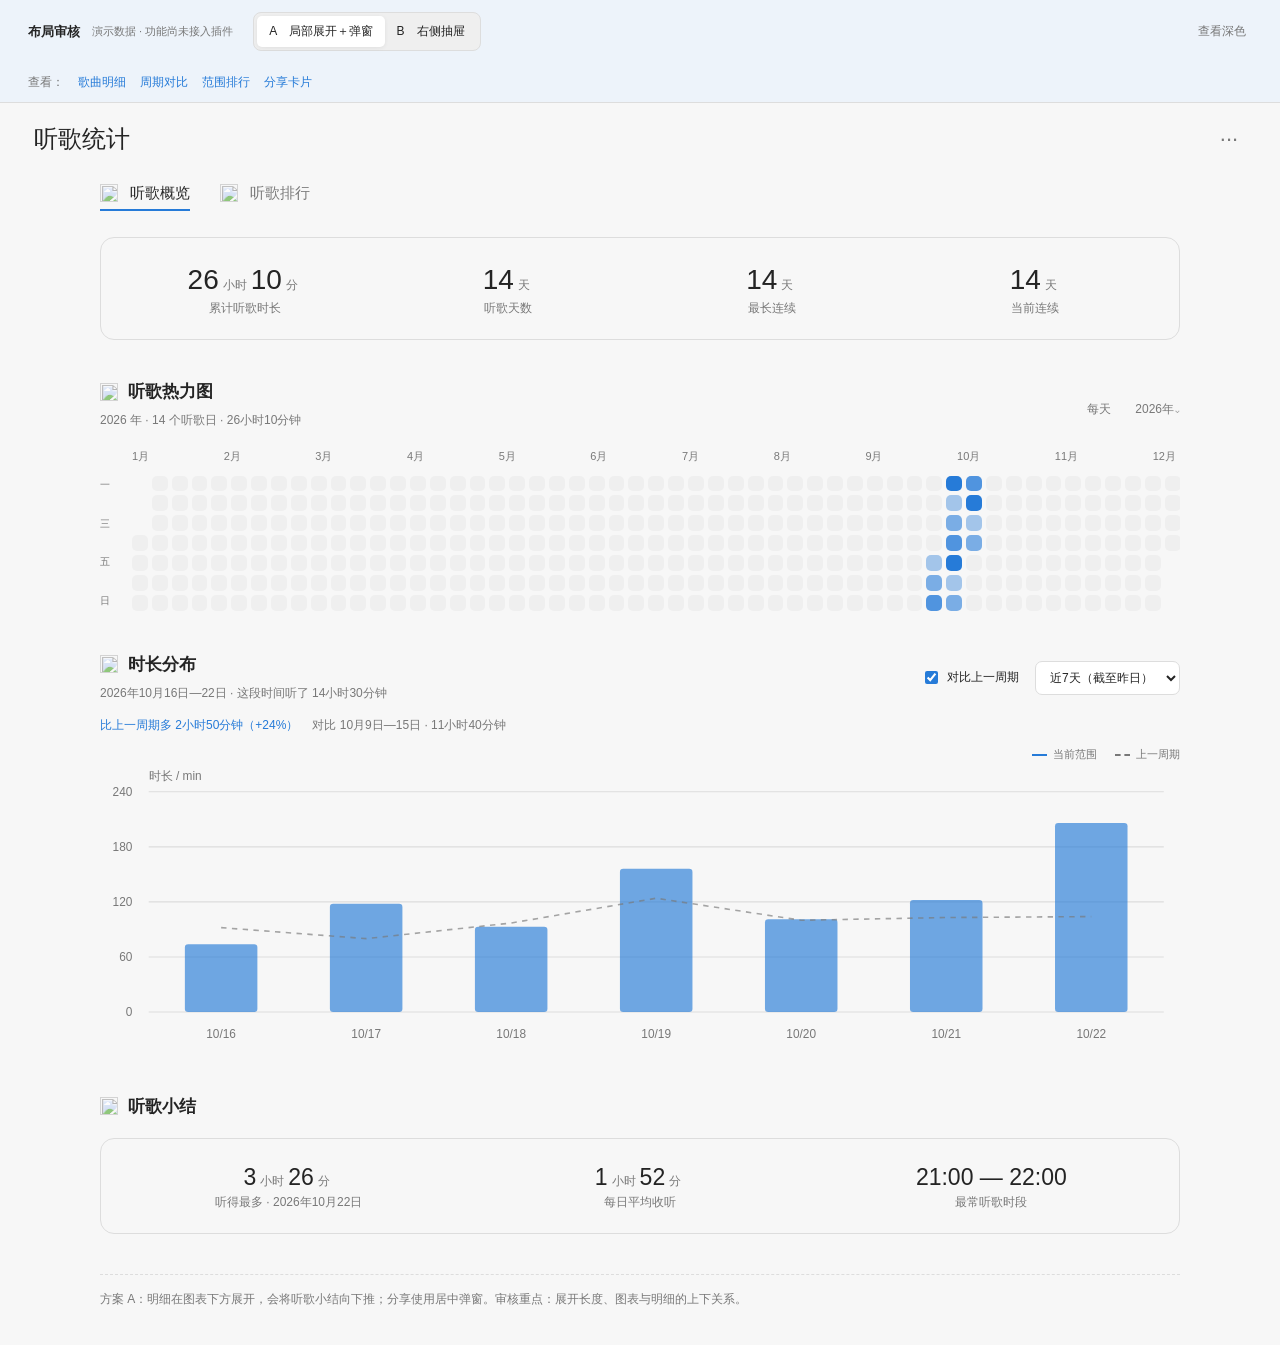
==== preview/features/index.html @ 4962688c "Add interactive layout previews for listening stats features" ====
<!doctype html>
<html lang="zh-CN">
<head>
  <meta charset="utf-8"><meta name="viewport" content="width=device-width, initial-scale=1">
  <title>听歌统计 · 新功能布局审核</title>
  <link rel="stylesheet" href="styles.css">
  <script src="app.js" defer></script>
</head>
<body>
  <header class="review-bar">
    <div class="review-title"><strong>布局审核</strong><span>演示数据 · 功能尚未接入插件</span></div>
    <div class="variant-switch" role="group" aria-label="布局方案">
      <button data-variant="a" aria-pressed="true">A　局部展开＋弹窗</button>
      <button data-variant="b" aria-pressed="false">B　右侧抽屉</button>
    </div>
    <button id="theme" class="quiet">查看深色</button>
    <nav class="review-shortcuts" aria-label="审核内容"><span>查看：</span><button data-review="detail">歌曲明细</button><button data-review="compare">周期对比</button><button data-review="ranking">范围排行</button><button data-review="share">分享卡片</button></nav>
  </header>
  <div class="workspace" id="workspace">
    <header class="titlebar"><h1>听歌统计</h1><div class="menu-anchor"><button id="more" class="icon-button" aria-label="更多操作" aria-expanded="false">···</button><div id="more-menu" class="menu" hidden><button id="share-menu">分享统计卡片</button></div></div></header>
    <main class="page">
      <nav class="page-nav" aria-label="统计页面"><button data-page="overview" class="active" aria-current="page"><img src="../assets/icons/dashboard.svg" alt="">听歌概览</button><button data-page="ranking"><img src="../assets/icons/leaderboard.svg" alt="">听歌排行</button></nav>
      <div id="overview">
        <section class="summary" aria-label="累计统计"><div><p>26<small>小时</small>10<small>分</small></p><span>累计听歌时长</span></div><div><p>14<small>天</small></p><span>听歌天数</span></div><div><p>14<small>天</small></p><span>最长连续</span></div><div><p>14<small>天</small></p><span>当前连续</span></div></section>
        <section class="heat-section"><div class="section-head"><div><h2><img src="../assets/icons/calendar_month.svg" alt="">听歌热力图</h2><p class="muted">2026 年 · 14 个听歌日 · 26小时10分钟</p></div><span class="muted">每天　　2026年⌄</span></div><div class="heat-scroll"><div class="months" aria-hidden="true"></div><div class="heat-layout"><div class="weekdays" aria-hidden="true"><span>一</span><span></span><span>三</span><span></span><span>五</span><span></span><span>日</span></div><div id="heatmap" aria-label="年度热力图示意"></div></div></div></section>
        <section id="distribution" class="distribution"><div class="section-head wrap"><div><h2><img src="../assets/icons/show_chart.svg" alt="">时长分布</h2><p class="muted" id="range-total"></p></div><div class="controls"><label class="switch-label"><input type="checkbox" id="compare" checked>对比上一周期</label><select id="range" aria-label="日期范围"><option value="week">近7天（截至昨日）</option><option value="day">2026年10月20日</option></select></div></div><div class="comparison" id="comparison"><span id="comparison-change"></span><span class="muted" id="comparison-period"></span></div><div class="legend"><span><i class="current"></i>当前范围</span><span id="previous-key"><i class="previous"></i>上一周期</span></div><div id="chart" class="chart"></div><div id="inline-detail" hidden></div></section>
        <section class="insights"><h2><img src="../assets/icons/lightbulb.svg" alt="">听歌小结</h2><div class="summary three"><div><p>3<small>小时</small>26<small>分</small></p><span>听得最多 · 2026年10月22日</span></div><div><p>1<small>小时</small>52<small>分</small></p><span>每日平均收听</span></div><div><p>21:00 — 22:00</p><span>最常听歌时段</span></div></div></section>
      </div>
      <section id="ranking" hidden><div class="section-head wrap"><div><h2 id="ranking-title">歌曲播放次数</h2><p class="muted" id="ranking-caption"></p></div><div class="controls"><select id="rank-mode" aria-label="榜单类型"><option value="song">标题</option><option value="artist">艺术家</option><option value="album">专辑</option></select><input id="search" class="search" placeholder="搜索" aria-label="搜索排行"></div></div><div class="rank-filters"><div class="segmented" role="group" aria-label="排行范围"><button data-scope="all" aria-pressed="true">全部时间</button><button data-scope="range" aria-pressed="false">当前范围</button></div><button id="edit-range" class="text-link"></button></div><div id="rank-table"></div><p class="muted footnote">每首歌独立累计 · 实际听满歌曲时长的 50% 计一次 · 本页为演示数据</p></section>
      <p class="review-note" id="variant-note"></p>
    </main>
  </div>
  <dialog id="panel" aria-labelledby="panel-title"><header class="panel-head"><div><h2 id="panel-title"></h2><p class="muted" id="panel-caption"></p></div><button id="close-panel" class="icon-button" aria-label="关闭面板">×</button></header><div id="panel-body"></div></dialog>
  <div id="status" class="sr-only" role="status" aria-live="polite"></div>
</body>
</html>
---- preview/features/styles.css ----
:root{color-scheme:light;--bg:#f7f7f7;--surface:#fff;--text:#242424;--muted:#787878;--line:#ddd;--subtle:#efefef;--hover:#e8e8e8;--blue:#267bd8;--soft:#dceafa;--review:#edf3fa;--shadow:0 12px 48px #0002;font-family:"Segoe UI","Microsoft YaHei",sans-serif}
body.dark{color-scheme:dark;--bg:#242425;--surface:#2d2d2f;--text:#ececec;--muted:#aaa;--line:#474749;--subtle:#333335;--hover:#3c3c3e;--blue:#6badf5;--soft:#314866;--review:#293441;--shadow:0 12px 48px #0006}
*{box-sizing:border-box}body{margin:0;background:var(--bg);color:var(--text);font-size:14px}button,input,select{font:inherit;color:inherit}button{cursor:pointer;border:0;background:none}button,input,select{outline-offset:3px}:focus-visible{outline:2px solid var(--blue)}[hidden]{display:none!important}h1,h2,p{margin:0}h1{font-size:24px;font-weight:500}h2{font-size:17px;font-weight:600;display:flex;align-items:center;gap:10px}h2 img,.page-nav img{width:18px;height:18px;opacity:.65}body.dark img:not(.cover){filter:invert(1)}.muted{font-size:12px;color:var(--muted);line-height:1.7}.section-head .muted,.panel-head .muted{margin-top:7px}.review-bar{position:sticky;top:0;z-index:20;padding:12px 28px 8px;display:flex;align-items:center;gap:20px;flex-wrap:wrap;background:var(--review);border-bottom:1px solid var(--line)}.review-title{display:flex;align-items:center;gap:12px;font-size:13px}.review-title span{font-size:11px;color:var(--muted)}.variant-switch{display:flex;padding:3px;background:var(--subtle);border:1px solid var(--line);border-radius:8px}.variant-switch button{padding:7px 12px;border-radius:5px;font-size:12px}.variant-switch [aria-pressed=true]{background:var(--surface);box-shadow:0 1px 4px #0001}.quiet{font-size:12px;color:var(--muted);margin-left:auto}.review-shortcuts{flex-basis:100%;display:flex;gap:14px;align-items:center;font-size:12px;color:var(--muted)}.review-shortcuts button{font-size:12px;padding:3px 0;color:var(--blue)}.workspace{transition:margin-right .18s}.titlebar{height:72px;display:flex;align-items:center;justify-content:space-between;padding:0 34px}.icon-button{width:34px;height:34px;border-radius:7px;font-size:22px;color:var(--muted)}button:hover:not([aria-pressed=true]){background:var(--hover)}.page-nav button:hover{background:transparent;color:var(--text)}.page{max-width:1080px;width:calc(100% - 112px);margin:0 auto;padding-bottom:34px}.page-nav{display:flex;margin:0 0 26px;gap:30px}.page-nav button{height:36px;display:flex;align-items:center;gap:12px;padding:0;position:relative;color:var(--muted);font-size:15px}.page-nav button.active{color:var(--text)}.page-nav button.active:after{content:"";position:absolute;bottom:0;height:2px;background:var(--blue);left:0;right:0}.summary{display:grid;grid-template-columns:repeat(4,1fr);border:1px solid var(--line);border-radius:14px;padding:22px 12px;margin-bottom:40px}.summary>div{text-align:center}.summary p{font-size:28px;line-height:1.4;font-variant-numeric:tabular-nums}.summary small{font-size:12px;color:var(--muted);margin:0 4px}.summary span{font-size:12px;color:var(--muted)}.summary.three{grid-template-columns:repeat(3,1fr);margin:20px 0}.three p{font-size:23px}.section-head{display:flex;justify-content:space-between;align-items:center;gap:18px;margin-bottom:18px}.controls{display:flex;align-items:center;gap:16px}.switch-label{display:flex;align-items:center;gap:6px;font-size:12px;white-space:nowrap}input[type=checkbox]{accent-color:var(--blue)}select,.search{height:34px;border:1px solid var(--line);border-radius:7px;background:var(--surface);padding:0 10px;font-size:12px}.heat-scroll{overflow-x:auto}.months{display:flex;justify-content:space-between;padding:0 4px 12px 32px;min-width:650px;color:var(--muted);font-size:11px}.heat-layout{display:grid;grid-template-columns:20px 1fr;gap:12px;min-width:650px}.weekdays{display:grid;grid-template-rows:repeat(7,1fr);color:var(--muted);font-size:10px;align-items:center}#heatmap{display:grid;grid-template-columns:repeat(53,1fr);grid-template-rows:repeat(7,1fr);grid-auto-flow:column;gap:4px}#heatmap i{aspect-ratio:1;border-radius:5px;background:var(--subtle)}#heatmap i.active{background:var(--blue)}.distribution{margin-top:42px;scroll-margin-top:116px}.comparison{display:flex;gap:14px;align-items:baseline;margin-top:-6px;margin-bottom:12px}.comparison>span:first-child{font-size:12px;color:var(--blue)}.legend{display:flex;gap:18px;font-size:11px;color:var(--muted);justify-content:flex-end;margin-bottom:6px}.legend span{display:flex;gap:6px;align-items:center}.legend i{width:15px;height:2px;background:var(--blue)}.legend i.previous{background:none;border-top:2px dashed var(--muted)}.chart svg{width:100%;height:auto;display:block;overflow:visible}.chart .grid{stroke:var(--line);stroke-width:1}.chart text{fill:var(--muted);font:11px "Segoe UI","Microsoft YaHei",sans-serif}.chart .bar{fill:var(--blue);opacity:.65}.chart .bar.selected,.chart .hit:hover .bar,.chart .hit:focus .bar{opacity:1}.chart .hit{cursor:pointer;outline:0}.chart .hit:focus .bar{stroke:var(--text);stroke-width:2}.chart .previous-line{stroke:var(--muted);stroke-width:1.5;stroke-dasharray:5 5;fill:none;opacity:.65;pointer-events:none}.chart .selection{fill:var(--soft);opacity:.55}.insights{margin-top:40px}.rank-filters{display:flex;align-items:center;gap:16px;margin:20px 0 24px;flex-wrap:wrap}.segmented{display:flex;gap:2px;background:var(--subtle);padding:3px;border-radius:7px}.segmented button{font-size:12px;padding:7px 12px;border-radius:5px}.segmented [aria-pressed=true]{background:var(--surface);box-shadow:0 1px 3px #0001}.text-link{font-size:12px;color:var(--blue);padding:5px 0}.search{width:150px}.table{width:100%;border-collapse:collapse;text-align:left;font-size:13px}.table th{font-size:11px;color:var(--muted);font-weight:400;padding:10px 8px}.table td{padding:10px 8px;height:64px}.table th:first-child,.table td:first-child{width:36px;text-align:center;color:var(--muted)}.table td:last-child,.table th:last-child{text-align:right}.table tbody tr:hover{background:var(--hover)}.track{display:flex;gap:12px;align-items:center;min-width:0}.track div{min-width:0}.cover{width:44px;height:44px;border-radius:5px;object-fit:cover;flex-shrink:0}.track strong{display:block;font-weight:400;overflow:hidden;text-overflow:ellipsis;white-space:nowrap;max-width:270px}.track small{display:block;color:var(--muted);margin-top:4px;font-size:11px}.footnote{margin-top:20px}.review-note{margin-top:40px;padding-top:14px;border-top:1px dashed var(--line);font-size:12px;line-height:1.8;color:var(--muted)}.menu-anchor{position:relative}.menu{position:absolute;right:0;top:38px;padding:5px;background:var(--surface);border:1px solid var(--line);border-radius:9px;box-shadow:var(--shadow);z-index:10;white-space:nowrap}.menu button{padding:9px 15px;border-radius:5px}.detail-box{margin-top:20px;border:1px solid var(--line);border-radius:12px;background:var(--surface);padding:22px}.detail-head{display:flex;align-items:flex-start;justify-content:space-between;gap:12px;margin-bottom:14px}.detail-head h3{font-size:15px;font-weight:500;margin:0 0 6px}.detail-stats{display:flex;gap:24px;font-size:12px;margin-bottom:14px}.detail-stats strong{font-size:19px;font-weight:500;margin-right:4px}.precision{font-size:10px;background:var(--subtle);border-radius:4px;color:var(--muted);padding:3px 5px;white-space:nowrap}.detail-foot{display:flex;justify-content:space-between;align-items:center;gap:14px;margin-top:16px}.panel-head{display:flex;justify-content:space-between;gap:18px;padding:22px 24px;border-bottom:1px solid var(--line)}dialog{color:var(--text);background:var(--surface);border:1px solid var(--line);padding:0;border-radius:14px;box-shadow:var(--shadow);max-height:calc(100vh - 50px);width:780px;max-width:calc(100vw - 36px)}dialog::backdrop{background:#0004;backdrop-filter:blur(2px)}#panel-body{padding:22px 24px;overflow:auto}dialog.drawer{position:fixed;inset:var(--review-height,95px) 0 0 auto;height:calc(100dvh - var(--review-height,95px));max-height:none;width:400px;max-width:100vw;margin:0;border-radius:0;border-width:0 0 0 1px;display:flex;flex-direction:column}dialog.drawer:not([open]){display:none}dialog.drawer #panel-body{flex:1;min-height:0}.drawer-open{margin-right:400px}.drawer-open .page{width:calc(100% - 56px)}.drawer .detail-box{padding:0;border:0;margin:0}.drawer .table .precision{display:inline-block;white-space:normal}.drawer .table th,.drawer .table td{padding:9px 3px}.drawer .cover{width:36px;height:36px}.drawer .track{gap:8px}.drawer .track strong{max-width:150px}.drawer .detail-foot{align-items:flex-start;flex-direction:column}.share-layout{display:grid;grid-template-columns:1fr 220px;gap:26px}.share-card{border:1px solid var(--line);border-radius:15px;padding:26px;background:#f7f9fc;color:#243247;min-height:410px}.share-card.card-dark{background:#1f2937;color:#e7edf6;border-color:#455161}.share-kicker{font-size:11px;letter-spacing:2px;opacity:.6}.share-date{font-size:12px;margin-top:9px;opacity:.65}.share-total{font-size:34px;margin:27px 0 3px;letter-spacing:-1px}.share-total small{font-size:14px;margin:0 3px;letter-spacing:0}.share-days{font-size:12px;opacity:.7}.share-chart{height:54px;display:flex;align-items:flex-end;gap:5px;margin:24px 0}.share-chart i{flex:1;background:#80b6ef;border-radius:3px 3px 0 0}.share-list-title{font-size:10px;letter-spacing:2px;opacity:.55;margin:22px 0 8px}.share-row{display:flex;justify-content:space-between;gap:14px;padding:7px 0;font-size:12px}.share-row small{opacity:.6}.share-brand{font-size:10px;opacity:.5;margin-top:22px}.share-options{display:flex;flex-direction:column;gap:18px;font-size:12px}.share-options fieldset{border:0;padding:0;margin:0;display:flex;flex-direction:column;gap:12px}.share-options legend{padding:0;margin-bottom:12px;font-size:13px}.share-options label{display:flex;gap:6px;align-items:center}.share-options .primary{background:var(--blue);color:var(--surface);border-radius:7px;padding:10px;margin-top:auto}.drawer .share-layout{grid-template-columns:1fr;gap:20px}.drawer .share-card{padding:23px;min-height:0}.drawer .share-options .primary{margin-top:0}.empty{padding:40px 10px;text-align:center;color:var(--muted)}.sr-only{position:absolute;width:1px;height:1px;overflow:hidden;clip:rect(0,0,0,0)}
@media(max-width:1000px){.review-bar{padding:10px 18px;gap:10px}.review-title span{display:none}.page{width:calc(100% - 64px)}.wrap{flex-wrap:wrap}.drawer-open{margin-right:0}.drawer-open .page{width:calc(100% - 64px)}dialog.drawer{width:420px;border-width:1px;inset:16px 16px 16px auto;height:calc(100dvh - 32px);border-radius:12px}.share-layout{grid-template-columns:1fr 190px}.rank-album{display:none}}
@media(max-width:640px){.review-bar{position:relative}.review-title{width:100%;justify-content:space-between}.variant-switch button{font-size:11px;padding:7px}.review-shortcuts{gap:10px}.titlebar{padding:0 20px;height:64px}.page,.drawer-open .page{width:calc(100% - 40px)}.summary{padding:16px 2px}.summary p{font-size:20px}.summary small{font-size:10px;margin:0 1px}.summary span{font-size:10px}.summary.three{grid-template-columns:1fr;gap:22px}.controls{gap:10px;flex-wrap:wrap}.comparison{flex-wrap:wrap;gap:4px}.comparison span{flex-basis:100%}.share-layout{grid-template-columns:1fr}.share-card{max-width:360px;width:100%;margin:auto}.share-options{gap:12px}.detail-box{padding:14px}.detail-box .precision{display:none}.track strong{max-width:140px}.detail-foot{flex-direction:column;align-items:flex-start}.table .cover{width:36px;height:36px}.table td,.table th{padding:8px 4px}.detail-stats{gap:14px}.review-note{margin-top:28px}.share-options fieldset{flex-direction:row;flex-wrap:wrap}.share-options legend{margin-bottom:8px}dialog.drawer{inset:10px;width:calc(100vw - 20px);height:calc(100dvh - 20px)}#panel-body{padding:18px}}
@media(prefers-reduced-motion:reduce){.workspace{transition:none}}
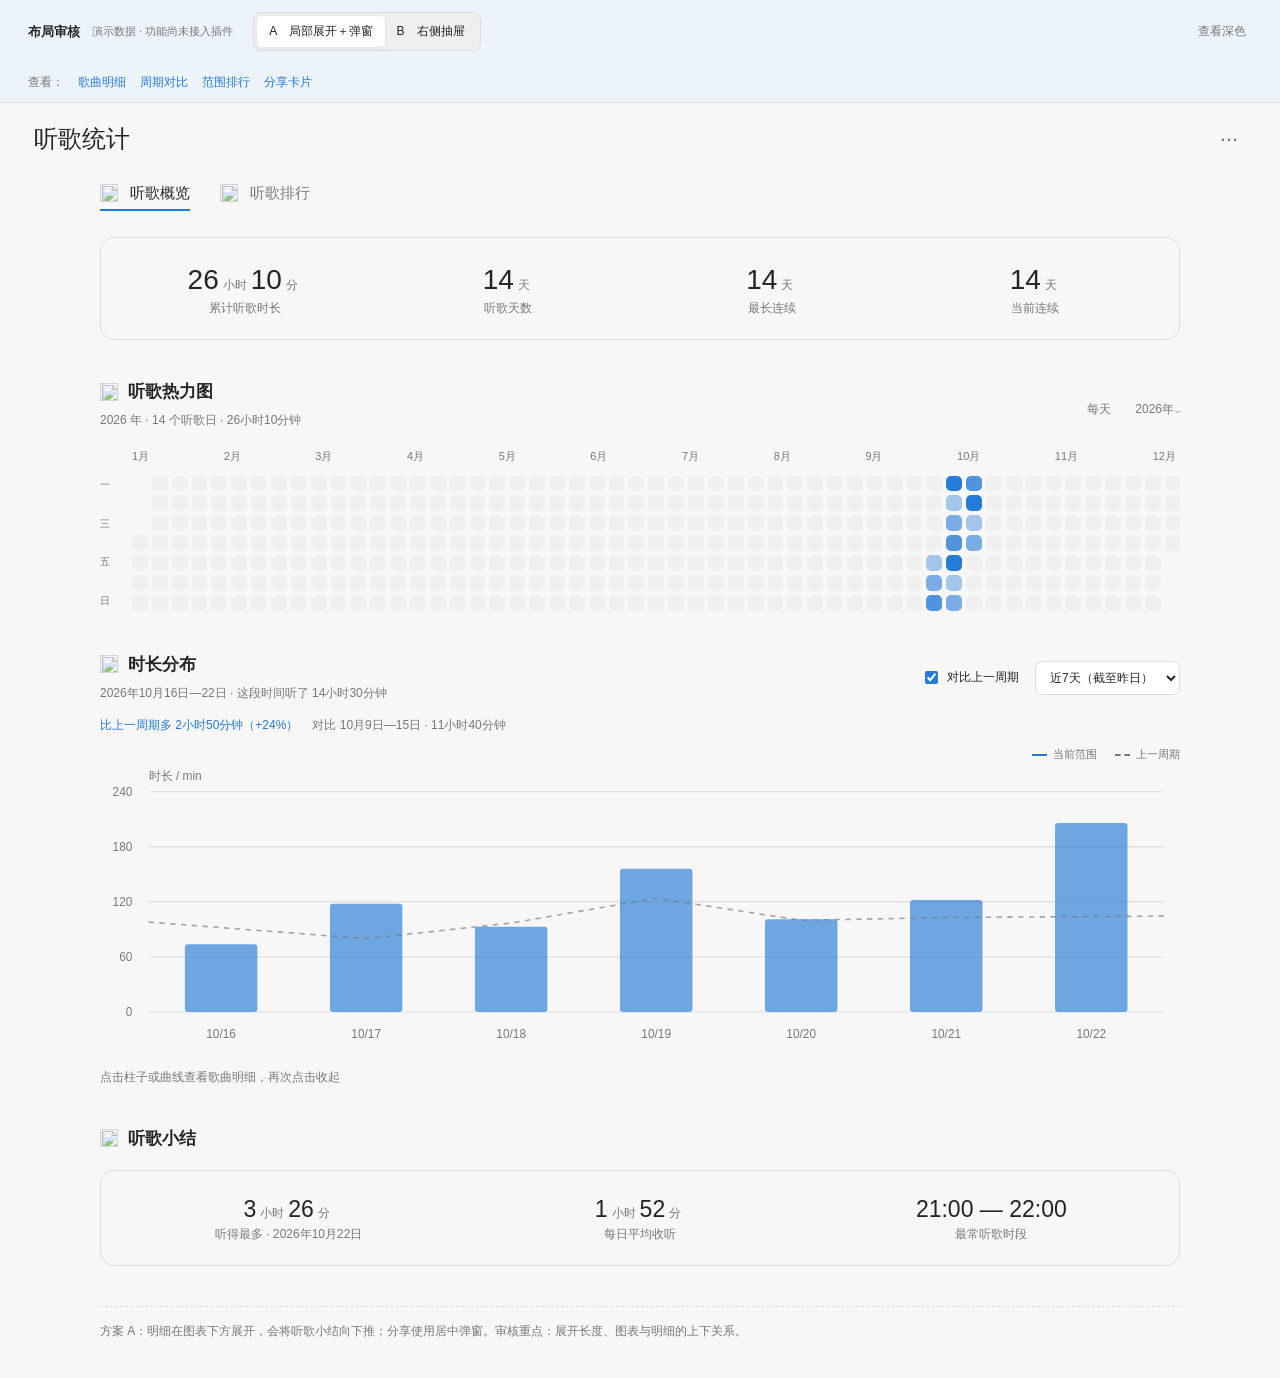
==== commit 89bf8361: "Add chart hint for expanding listening details" ====
--- a/preview/features/index.html
+++ b/preview/features/index.html
@@ -23,7 +23,7 @@
       <div id="overview">
         <section class="summary" aria-label="累计统计"><div><p>26<small>小时</small>10<small>分</small></p><span>累计听歌时长</span></div><div><p>14<small>天</small></p><span>听歌天数</span></div><div><p>14<small>天</small></p><span>最长连续</span></div><div><p>14<small>天</small></p><span>当前连续</span></div></section>
         <section class="heat-section"><div class="section-head"><div><h2><img src="../assets/icons/calendar_month.svg" alt="">听歌热力图</h2><p class="muted">2026 年 · 14 个听歌日 · 26小时10分钟</p></div><span class="muted">每天　　2026年⌄</span></div><div class="heat-scroll"><div class="months" aria-hidden="true"></div><div class="heat-layout"><div class="weekdays" aria-hidden="true"><span>一</span><span></span><span>三</span><span></span><span>五</span><span></span><span>日</span></div><div id="heatmap" aria-label="年度热力图示意"></div></div></div></section>
-        <section id="distribution" class="distribution"><div class="section-head wrap"><div><h2><img src="../assets/icons/show_chart.svg" alt="">时长分布</h2><p class="muted" id="range-total"></p></div><div class="controls"><label class="switch-label"><input type="checkbox" id="compare" checked>对比上一周期</label><select id="range" aria-label="日期范围"><option value="week">近7天（截至昨日）</option><option value="day">2026年10月20日</option></select></div></div><div class="comparison" id="comparison"><span id="comparison-change"></span><span class="muted" id="comparison-period"></span></div><div class="legend"><span><i class="current"></i>当前范围</span><span id="previous-key"><i class="previous"></i>上一周期</span></div><div id="chart" class="chart"></div><div id="inline-detail" hidden></div></section>
+        <section id="distribution" class="distribution"><div class="section-head wrap"><div><h2><img src="../assets/icons/show_chart.svg" alt="">时长分布</h2><p class="muted" id="range-total"></p></div><div class="controls"><label class="switch-label"><input type="checkbox" id="compare" checked>对比上一周期</label><select id="range" aria-label="日期范围"><option value="week">近7天（截至昨日）</option><option value="day">2026年10月20日</option></select></div></div><div class="comparison" id="comparison"><span id="comparison-change"></span><span class="muted" id="comparison-period"></span></div><div class="legend"><span><i class="current"></i>当前范围</span><span id="previous-key"><i class="previous"></i>上一周期</span></div><div id="chart" class="chart"></div><p class="muted" style="margin-top:12px">点击柱子或曲线查看歌曲明细，再次点击收起</p><div id="inline-detail" hidden></div></section>
         <section class="insights"><h2><img src="../assets/icons/lightbulb.svg" alt="">听歌小结</h2><div class="summary three"><div><p>3<small>小时</small>26<small>分</small></p><span>听得最多 · 2026年10月22日</span></div><div><p>1<small>小时</small>52<small>分</small></p><span>每日平均收听</span></div><div><p>21:00 — 22:00</p><span>最常听歌时段</span></div></div></section>
       </div>
       <section id="ranking" hidden><div class="section-head wrap"><div><h2 id="ranking-title">歌曲播放次数</h2><p class="muted" id="ranking-caption"></p></div><div class="controls"><select id="rank-mode" aria-label="榜单类型"><option value="song">标题</option><option value="artist">艺术家</option><option value="album">专辑</option></select><input id="search" class="search" placeholder="搜索" aria-label="搜索排行"></div></div><div class="rank-filters"><div class="segmented" role="group" aria-label="排行范围"><button data-scope="all" aria-pressed="true">全部时间</button><button data-scope="range" aria-pressed="false">当前范围</button></div><button id="edit-range" class="text-link"></button></div><div id="rank-table"></div><p class="muted footnote">每首歌独立累计 · 实际听满歌曲时长的 50% 计一次 · 本页为演示数据</p></section>
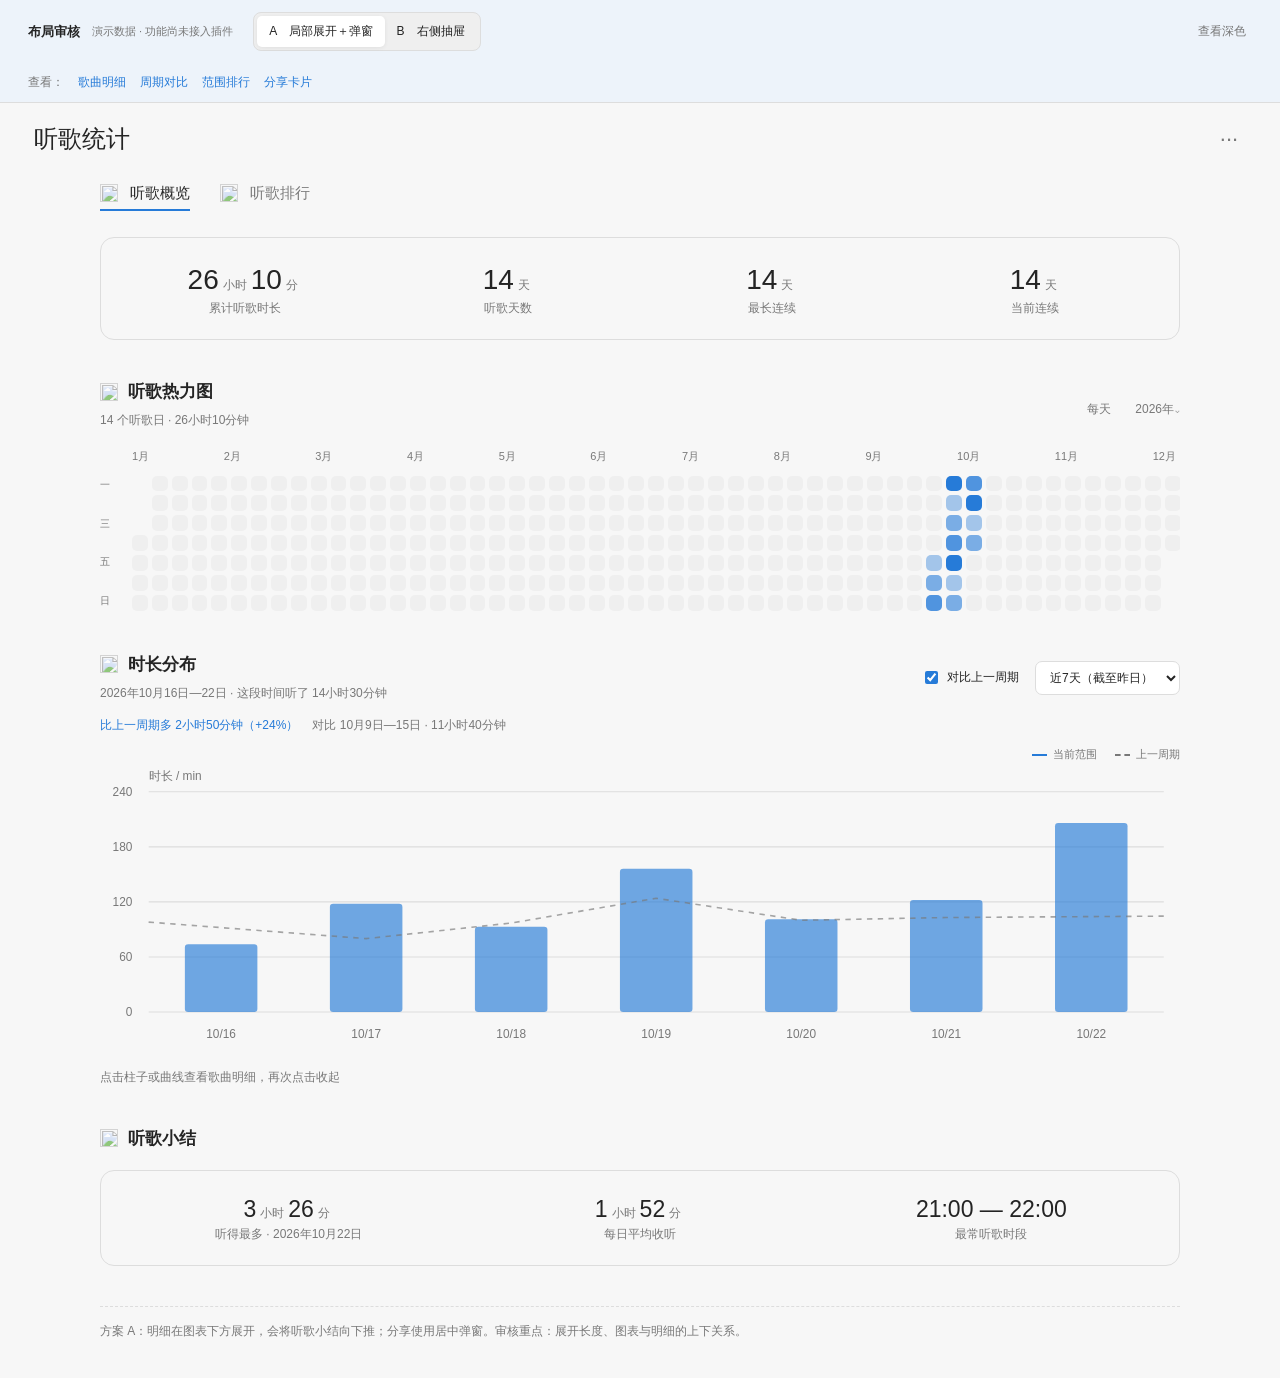
==== commit 672c4e24: "Remove repeated range from heatmap caption" ====
--- a/preview/features/index.html
+++ b/preview/features/index.html
@@ -22,7 +22,7 @@
       <nav class="page-nav" aria-label="统计页面"><button data-page="overview" class="active" aria-current="page"><img src="../assets/icons/dashboard.svg" alt="">听歌概览</button><button data-page="ranking"><img src="../assets/icons/leaderboard.svg" alt="">听歌排行</button></nav>
       <div id="overview">
         <section class="summary" aria-label="累计统计"><div><p>26<small>小时</small>10<small>分</small></p><span>累计听歌时长</span></div><div><p>14<small>天</small></p><span>听歌天数</span></div><div><p>14<small>天</small></p><span>最长连续</span></div><div><p>14<small>天</small></p><span>当前连续</span></div></section>
-        <section class="heat-section"><div class="section-head"><div><h2><img src="../assets/icons/calendar_month.svg" alt="">听歌热力图</h2><p class="muted">2026 年 · 14 个听歌日 · 26小时10分钟</p></div><span class="muted">每天　　2026年⌄</span></div><div class="heat-scroll"><div class="months" aria-hidden="true"></div><div class="heat-layout"><div class="weekdays" aria-hidden="true"><span>一</span><span></span><span>三</span><span></span><span>五</span><span></span><span>日</span></div><div id="heatmap" aria-label="年度热力图示意"></div></div></div></section>
+        <section class="heat-section"><div class="section-head"><div><h2><img src="../assets/icons/calendar_month.svg" alt="">听歌热力图</h2><p class="muted">14 个听歌日 · 26小时10分钟</p></div><span class="muted">每天　　2026年⌄</span></div><div class="heat-scroll"><div class="months" aria-hidden="true"></div><div class="heat-layout"><div class="weekdays" aria-hidden="true"><span>一</span><span></span><span>三</span><span></span><span>五</span><span></span><span>日</span></div><div id="heatmap" aria-label="年度热力图示意"></div></div></div></section>
         <section id="distribution" class="distribution"><div class="section-head wrap"><div><h2><img src="../assets/icons/show_chart.svg" alt="">时长分布</h2><p class="muted" id="range-total"></p></div><div class="controls"><label class="switch-label"><input type="checkbox" id="compare" checked>对比上一周期</label><select id="range" aria-label="日期范围"><option value="week">近7天（截至昨日）</option><option value="day">2026年10月20日</option></select></div></div><div class="comparison" id="comparison"><span id="comparison-change"></span><span class="muted" id="comparison-period"></span></div><div class="legend"><span><i class="current"></i>当前范围</span><span id="previous-key"><i class="previous"></i>上一周期</span></div><div id="chart" class="chart"></div><p class="muted" style="margin-top:12px">点击柱子或曲线查看歌曲明细，再次点击收起</p><div id="inline-detail" hidden></div></section>
         <section class="insights"><h2><img src="../assets/icons/lightbulb.svg" alt="">听歌小结</h2><div class="summary three"><div><p>3<small>小时</small>26<small>分</small></p><span>听得最多 · 2026年10月22日</span></div><div><p>1<small>小时</small>52<small>分</small></p><span>每日平均收听</span></div><div><p>21:00 — 22:00</p><span>最常听歌时段</span></div></div></section>
       </div>
